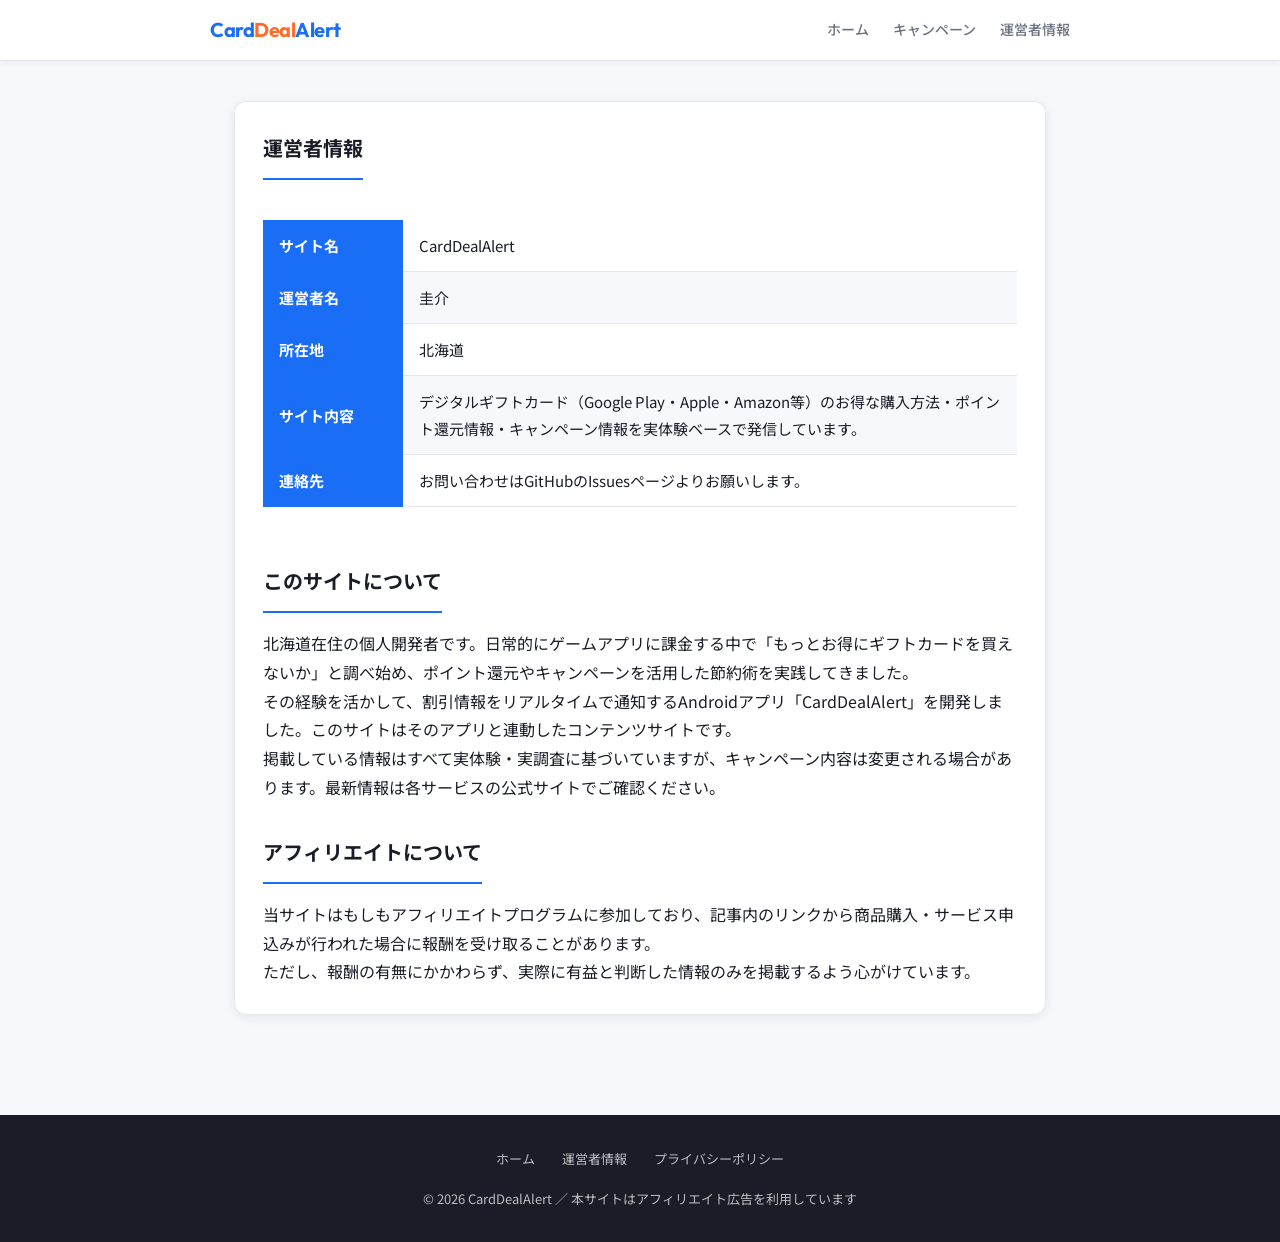
==== about.html @ 375c1aee "Add files via upload" ====
<!DOCTYPE html>
<html lang="ja">
<head>
<meta charset="UTF-8">
<meta name="viewport" content="width=device-width, initial-scale=1.0">
<title>運営者情報｜CardDealAlert</title>
<meta name="description" content="CardDealAlertの運営者情報です。北海道在住の個人開発者がギフトカードのお得情報を実体験ベースで発信しています。">
<link rel="stylesheet" href="style.css">
</head>
<body>

<header>
  <div class="header-inner">
    <div class="logo"><a href="index.html" style="color:inherit;text-decoration:none;">Card<span>Deal</span>Alert</a></div>
    <nav>
      <a href="index.html">ホーム</a>
      <a href="article5.html">キャンペーン</a>
      <a href="about.html">運営者情報</a>
    </nav>
  </div>
</header>

<div class="container">
  <div class="card">
    <h2>運営者情報</h2>

    <table>
      <tr><th style="width:140px;">サイト名</th><td>CardDealAlert</td></tr>
      <tr><th>運営者名</th><td>圭介</td></tr>
      <tr><th>所在地</th><td>北海道</td></tr>
      <tr><th>サイト内容</th><td>デジタルギフトカード（Google Play・Apple・Amazon等）のお得な購入方法・ポイント還元情報・キャンペーン情報を実体験ベースで発信しています。</td></tr>
      <tr><th>連絡先</th><td>お問い合わせはGitHubのIssuesページよりお願いします。</td></tr>
    </table>

    <h2 style="margin-top:32px;">このサイトについて</h2>
    <p>北海道在住の個人開発者です。日常的にゲームアプリに課金する中で「もっとお得にギフトカードを買えないか」と調べ始め、ポイント還元やキャンペーンを活用した節約術を実践してきました。</p>
    <p>その経験を活かして、割引情報をリアルタイムで通知するAndroidアプリ「CardDealAlert」を開発しました。このサイトはそのアプリと連動したコンテンツサイトです。</p>
    <p>掲載している情報はすべて実体験・実調査に基づいていますが、キャンペーン内容は変更される場合があります。最新情報は各サービスの公式サイトでご確認ください。</p>

    <h2 style="margin-top:32px;">アフィリエイトについて</h2>
    <p>当サイトはもしもアフィリエイトプログラムに参加しており、記事内のリンクから商品購入・サービス申込みが行われた場合に報酬を受け取ることがあります。</p>
    <p>ただし、報酬の有無にかかわらず、実際に有益と判断した情報のみを掲載するよう心がけています。</p>
  </div>
</div>

<footer>
  <div class="footer-links">
    <a href="index.html">ホーム</a>
    <a href="about.html">運営者情報</a>
    <a href="privacy.html">プライバシーポリシー</a>
  </div>
  <p>© 2026 CardDealAlert ／ 本サイトはアフィリエイト広告を利用しています</p>
</footer>

</body>
</html>
---- style.css ----
@import url('https://fonts.googleapis.com/css2?family=Noto+Sans+JP:wght@400;500;700&family=Outfit:wght@600;700&display=swap');

:root {
  --primary: #1a6ef5;
  --primary-dark: #1250c4;
  --accent: #ff6b2b;
  --bg: #f7f8fc;
  --surface: #ffffff;
  --text: #1a1d27;
  --text-muted: #6b7280;
  --border: #e5e7eb;
  --radius: 12px;
  --shadow: 0 2px 12px rgba(0,0,0,0.08);
}

* { margin: 0; padding: 0; box-sizing: border-box; }

body {
  font-family: 'Noto Sans JP', sans-serif;
  background: var(--bg);
  color: var(--text);
  line-height: 1.8;
  font-size: 16px;
}

a { color: var(--primary); text-decoration: none; }
a:hover { text-decoration: underline; }

/* ヘッダー */
header {
  background: var(--surface);
  border-bottom: 1px solid var(--border);
  padding: 0 24px;
  position: sticky;
  top: 0;
  z-index: 100;
  box-shadow: 0 1px 8px rgba(0,0,0,0.06);
}
.header-inner {
  max-width: 860px;
  margin: 0 auto;
  display: flex;
  align-items: center;
  justify-content: space-between;
  height: 60px;
}
.logo {
  font-family: 'Outfit', sans-serif;
  font-size: 20px;
  font-weight: 700;
  color: var(--primary);
  letter-spacing: -0.5px;
}
.logo span { color: var(--accent); }
nav { display: flex; gap: 24px; }
nav a { font-size: 14px; color: var(--text-muted); font-weight: 500; }
nav a:hover { color: var(--primary); text-decoration: none; }

/* メインレイアウト */
.container {
  max-width: 860px;
  margin: 0 auto;
  padding: 40px 24px 80px;
}

/* ヒーロー */
.hero {
  background: linear-gradient(135deg, #1a6ef5 0%, #1250c4 100%);
  color: white;
  padding: 60px 24px;
  text-align: center;
}
.hero h1 {
  font-family: 'Outfit', sans-serif;
  font-size: 32px;
  font-weight: 700;
  margin-bottom: 16px;
  line-height: 1.3;
}
.hero p {
  font-size: 17px;
  opacity: 0.9;
  max-width: 560px;
  margin: 0 auto 24px;
}
.hero .badge {
  display: inline-block;
  background: rgba(255,255,255,0.2);
  border: 1px solid rgba(255,255,255,0.4);
  border-radius: 20px;
  padding: 6px 16px;
  font-size: 13px;
  margin-bottom: 20px;
}

/* カード */
.card {
  background: var(--surface);
  border-radius: var(--radius);
  border: 1px solid var(--border);
  padding: 28px;
  box-shadow: var(--shadow);
  margin-bottom: 20px;
}
.card h2 {
  font-size: 20px;
  font-weight: 700;
  margin-bottom: 16px;
  padding-bottom: 12px;
  border-bottom: 2px solid var(--primary);
  display: inline-block;
}

/* 記事リスト */
.article-list { list-style: none; }
.article-list li {
  border-bottom: 1px solid var(--border);
  padding: 16px 0;
  display: flex;
  align-items: flex-start;
  gap: 16px;
}
.article-list li:last-child { border-bottom: none; }
.article-num {
  background: var(--primary);
  color: white;
  width: 28px;
  height: 28px;
  border-radius: 50%;
  display: flex;
  align-items: center;
  justify-content: center;
  font-size: 13px;
  font-weight: 700;
  flex-shrink: 0;
  margin-top: 2px;
}
.article-list a {
  font-size: 16px;
  font-weight: 500;
  line-height: 1.5;
}
.article-meta { font-size: 13px; color: var(--text-muted); margin-top: 4px; }

/* 記事ページ */
.article-header {
  background: var(--surface);
  border-bottom: 1px solid var(--border);
  padding: 40px 24px 32px;
}
.article-header-inner { max-width: 860px; margin: 0 auto; }
.article-tag {
  display: inline-block;
  background: #e8f0fe;
  color: var(--primary);
  font-size: 12px;
  font-weight: 700;
  padding: 4px 12px;
  border-radius: 4px;
  margin-bottom: 16px;
  letter-spacing: 0.5px;
}
.article-header h1 {
  font-size: 28px;
  font-weight: 700;
  line-height: 1.4;
  margin-bottom: 16px;
}
.article-meta-row {
  display: flex;
  gap: 20px;
  font-size: 13px;
  color: var(--text-muted);
  align-items: center;
}

/* 記事本文 */
.article-body h2 {
  font-size: 22px;
  font-weight: 700;
  margin: 36px 0 16px;
  padding-left: 14px;
  border-left: 4px solid var(--primary);
}
.article-body h3 {
  font-size: 18px;
  font-weight: 700;
  margin: 28px 0 12px;
}
.article-body p { margin-bottom: 16px; }
.article-body ul, .article-body ol {
  padding-left: 24px;
  margin-bottom: 16px;
}
.article-body li { margin-bottom: 8px; }

/* ハイライトボックス */
.highlight-box {
  background: #e8f0fe;
  border-left: 4px solid var(--primary);
  border-radius: 0 8px 8px 0;
  padding: 18px 20px;
  margin: 24px 0;
}
.highlight-box.orange {
  background: #fff3ed;
  border-color: var(--accent);
}
.highlight-box.green {
  background: #e8faf0;
  border-color: #22c55e;
}

/* テーブル */
table {
  width: 100%;
  border-collapse: collapse;
  margin: 24px 0;
  font-size: 15px;
}
th {
  background: var(--primary);
  color: white;
  padding: 12px 16px;
  text-align: left;
  font-weight: 700;
}
td { padding: 12px 16px; border-bottom: 1px solid var(--border); }
tr:nth-child(even) td { background: #f7f8fc; }

/* アフィリエイト注記 */
.affiliate-note {
  background: #fffbeb;
  border: 1px solid #fde68a;
  border-radius: 8px;
  padding: 12px 16px;
  font-size: 13px;
  color: #92400e;
  margin-bottom: 32px;
}

/* CTA */
.cta-box {
  background: linear-gradient(135deg, #1a6ef5, #1250c4);
  color: white;
  border-radius: var(--radius);
  padding: 28px;
  text-align: center;
  margin: 32px 0;
}
.cta-box p { opacity: 0.9; margin-bottom: 16px; }
.btn {
  display: inline-block;
  background: var(--accent);
  color: white;
  padding: 12px 28px;
  border-radius: 8px;
  font-weight: 700;
  font-size: 16px;
}
.btn:hover { opacity: 0.9; text-decoration: none; }

/* パンくず */
.breadcrumb {
  font-size: 13px;
  color: var(--text-muted);
  margin-bottom: 8px;
}
.breadcrumb a { color: var(--text-muted); }

/* 内部リンク */
.related-articles {
  background: var(--surface);
  border: 1px solid var(--border);
  border-radius: var(--radius);
  padding: 24px;
  margin-top: 40px;
}
.related-articles h3 {
  font-size: 16px;
  font-weight: 700;
  margin-bottom: 16px;
  color: var(--text-muted);
}
.related-articles ul { list-style: none; }
.related-articles li {
  padding: 10px 0;
  border-bottom: 1px solid var(--border);
}
.related-articles li:last-child { border-bottom: none; }
.related-articles a { font-size: 15px; font-weight: 500; }

/* フッター */
footer {
  background: var(--text);
  color: rgba(255,255,255,0.7);
  text-align: center;
  padding: 32px 24px;
  font-size: 13px;
}
footer a { color: rgba(255,255,255,0.7); margin: 0 12px; }
footer a:hover { color: white; }
.footer-links { margin-bottom: 16px; }

/* レスポンシブ */
@media (max-width: 640px) {
  .hero h1 { font-size: 24px; }
  .article-header h1 { font-size: 22px; }
  nav { display: none; }
  table { font-size: 13px; }
  th, td { padding: 8px 10px; }
}
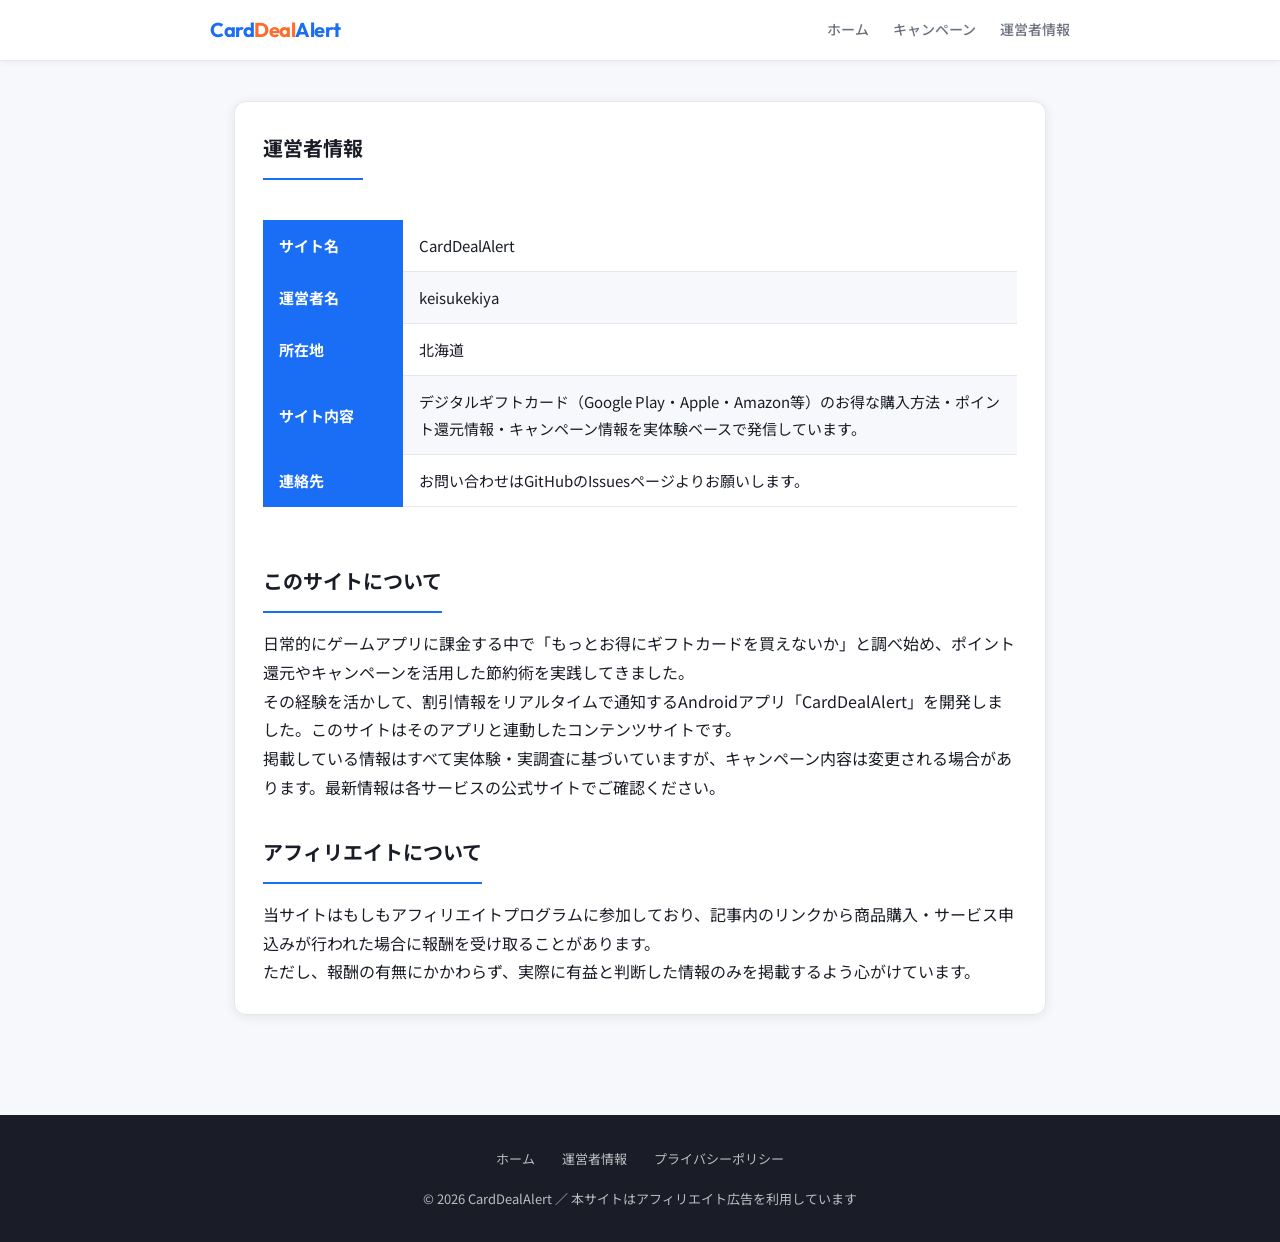
==== commit 0036f506: "Update about.html" ====
--- a/about.html
+++ b/about.html
@@ -4,7 +4,7 @@
 <meta charset="UTF-8">
 <meta name="viewport" content="width=device-width, initial-scale=1.0">
 <title>運営者情報｜CardDealAlert</title>
-<meta name="description" content="CardDealAlertの運営者情報です。北海道在住の個人開発者がギフトカードのお得情報を実体験ベースで発信しています。">
+<meta name="description" content="CardDealAlertの運営者情報です。個人開発者がギフトカードのお得情報を実体験ベースで発信しています。">
 <link rel="stylesheet" href="style.css">
 </head>
 <body>
@@ -26,14 +26,14 @@
 
     <table>
       <tr><th style="width:140px;">サイト名</th><td>CardDealAlert</td></tr>
-      <tr><th>運営者名</th><td>圭介</td></tr>
+      <tr><th>運営者名</th><td>keisukekiya</td></tr>
       <tr><th>所在地</th><td>北海道</td></tr>
       <tr><th>サイト内容</th><td>デジタルギフトカード（Google Play・Apple・Amazon等）のお得な購入方法・ポイント還元情報・キャンペーン情報を実体験ベースで発信しています。</td></tr>
       <tr><th>連絡先</th><td>お問い合わせはGitHubのIssuesページよりお願いします。</td></tr>
     </table>
 
     <h2 style="margin-top:32px;">このサイトについて</h2>
-    <p>北海道在住の個人開発者です。日常的にゲームアプリに課金する中で「もっとお得にギフトカードを買えないか」と調べ始め、ポイント還元やキャンペーンを活用した節約術を実践してきました。</p>
+    <p>日常的にゲームアプリに課金する中で「もっとお得にギフトカードを買えないか」と調べ始め、ポイント還元やキャンペーンを活用した節約術を実践してきました。</p>
     <p>その経験を活かして、割引情報をリアルタイムで通知するAndroidアプリ「CardDealAlert」を開発しました。このサイトはそのアプリと連動したコンテンツサイトです。</p>
     <p>掲載している情報はすべて実体験・実調査に基づいていますが、キャンペーン内容は変更される場合があります。最新情報は各サービスの公式サイトでご確認ください。</p>
 
